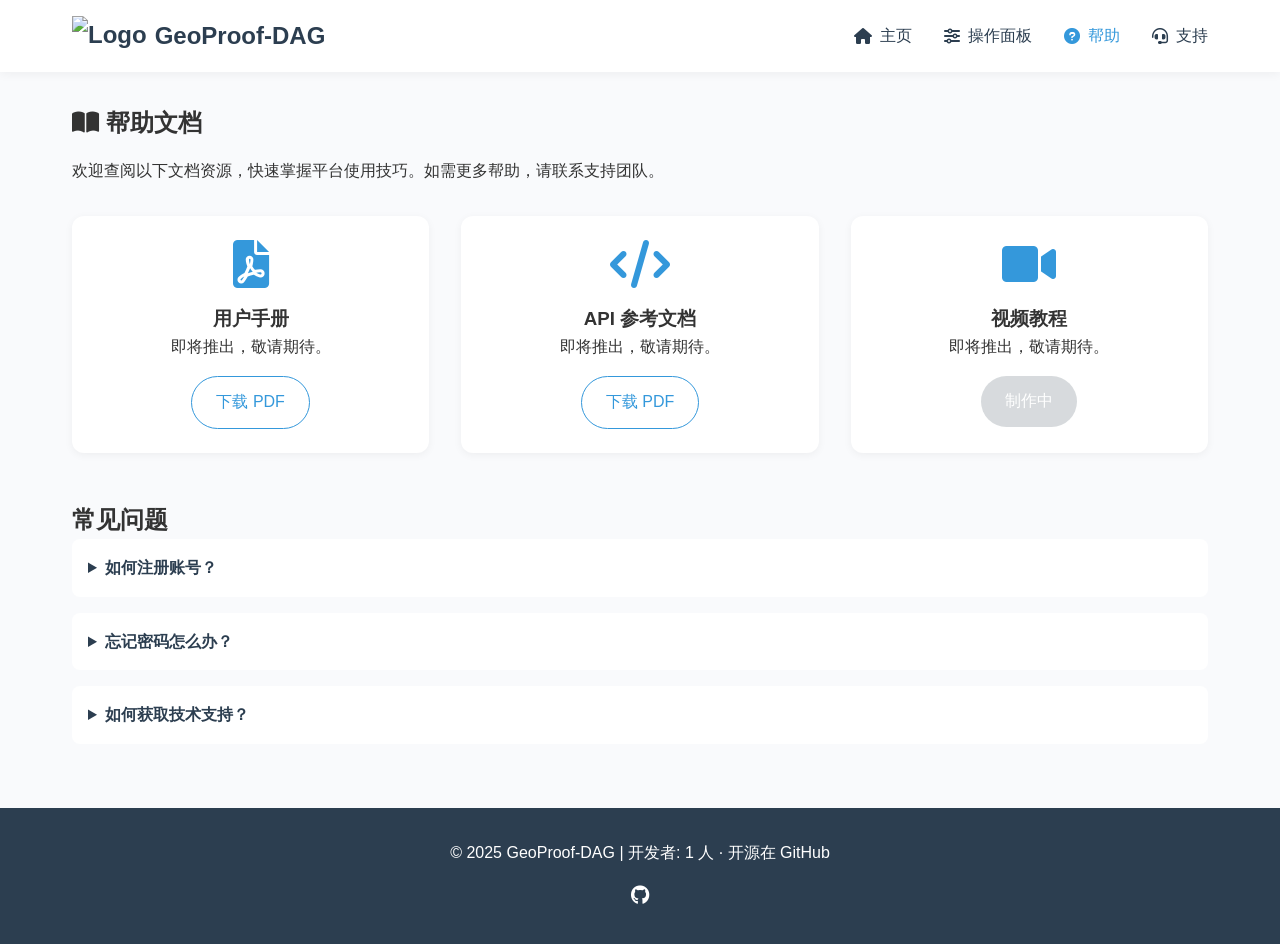
==== help.html @ ced7fdd6 "梦开始的地方" ====
<!DOCTYPE html>
<html lang="zh-CN">
<head>
    <meta charset="UTF-8">
    <meta name="viewport" content="width=device-width, initial-scale=1.0">
    <title>帮助中心 | GeoProof-DAG</title>
    <link rel="stylesheet" href="css/style.css">
    <link rel="stylesheet" href="https://cdnjs.cloudflare.com/ajax/libs/font-awesome/6.0.0-beta3/css/all.min.css">
</head>
<body>
    <nav class="navbar">
        <div class="nav-container">
            <div class="logo">
                <img src="images/logo.svg" alt="Logo" class="logo-img">
                <span>GeoProof-DAG</span>
            </div>
            <ul class="nav-menu">
                <li><a href="index.html"><i class="fas fa-home"></i> 主页</a></li>
                <li><a href="operation.html"><i class="fas fa-sliders-h"></i> 操作面板</a></li>
                <li><a href="help.html" class="active"><i class="fas fa-question-circle"></i> 帮助</a></li>
                <li><a href="support.html"><i class="fas fa-headset"></i> 支持</a></li>
            </ul>
            <div class="hamburger">
                <span class="bar"></span>
                <span class="bar"></span>
                <span class="bar"></span>
            </div>
        </div>
    </nav>

    <main class="help-main">
        <section class="help-section">
            <h1><i class="fas fa-book-open"></i> 帮助文档</h1>
            <p>欢迎查阅以下文档资源，快速掌握平台使用技巧。如需更多帮助，请联系支持团队。</p>

            <div class="doc-grid">
                <div class="doc-card">
                    <i class="fas fa-file-pdf fa-3x"></i>
                    <h3>用户手册</h3>
                    <p>即将推出，敬请期待。</p>
                    <a href="docs/user-guide.pdf" class="btn btn-outline" download>下载 PDF</a>
                </div>
                <div class="doc-card">
                    <i class="fas fa-code fa-3x"></i>
                    <h3>API 参考文档</h3>
                    <p>即将推出，敬请期待。</p>
                    <a href="docs/api-reference.pdf" class="btn btn-outline" download>下载 PDF</a>
                </div>
                <div class="doc-card">
                    <i class="fas fa-video fa-3x"></i>
                    <h3>视频教程</h3>
                    <p>即将推出，敬请期待。</p>
                    <span class="btn disabled">制作中</span>
                </div>
            </div>

            <div class="faq-section">
                <h2>常见问题</h2>
                <details>
                    <summary>如何注册账号？</summary>
                    <p>点击右上角“登录/注册”按钮，使用邮箱或手机号即可完成注册。</p>
                </details>
                <details>
                    <summary>忘记密码怎么办？</summary>
                    <p>在登录页面点击“忘记密码”，按提示重置即可。</p>
                </details>
                <details>
                    <summary>如何获取技术支持？</summary>
                    <p>请访问“支持”页面，填写表单或直接拨打客服热线。</p>
                </details>
            </div>
        </section>
    </main>

    <footer class="footer">
        <div class="footer-content">
            <p>&copy; 2025 GeoProof-DAG | 开发者: 1 人 · 开源在 GitHub</p>
            <div class="social-links">
                <a href="#"><i class="fab fa-github"></i></a>
            </div>
        </div>
    </footer>

    <script src="js/main.js"></script>
</body>
</html>
---- css/style.css ----
/* 基础重置与字体 */
* {
    margin: 0;
    padding: 0;
    box-sizing: border-box;
}

body {
    font-family: 'Segoe UI', Tahoma, Geneva, Verdana, sans-serif;
    line-height: 1.6;
    color: #333;
    background-color: #f9fafc;
}

/* 导航栏 */
.navbar {
    background-color: #fff;
    box-shadow: 0 2px 10px rgba(0,0,0,0.05);
    position: sticky;
    top: 0;
    z-index: 100;
}

.nav-container {
    max-width: 1200px;
    margin: 0 auto;
    display: flex;
    justify-content: space-between;
    align-items: center;
    padding: 1rem 2rem;
}

.logo {
    display: flex;
    align-items: center;
    gap: 0.5rem;
    font-size: 1.5rem;
    font-weight: bold;
    color: #2c3e50;
}

.logo-img {
    height: 40px;
    width: auto;
}

.nav-menu {
    display: flex;
    list-style: none;
    gap: 2rem;
}

.nav-menu a {
    text-decoration: none;
    color: #2c3e50;
    font-weight: 500;
    transition: color 0.3s;
    display: flex;
    align-items: center;
    gap: 0.5rem;
}

.nav-menu a:hover, .nav-menu a.active {
    color: #3498db;
}

.hamburger {
    display: none;
    flex-direction: column;
    cursor: pointer;
}

.bar {
    width: 25px;
    height: 3px;
    background-color: #2c3e50;
    margin: 3px 0;
    transition: 0.3s;
}

/* 按钮 */
.btn {
    display: inline-block;
    padding: 0.8rem 1.5rem;
    border-radius: 30px;
    text-decoration: none;
    font-weight: 500;
    transition: all 0.3s;
    border: none;
    cursor: pointer;
    font-size: 1rem;
}

.btn-primary {
    background-color: #3498db;
    color: white;
}

.btn-primary:hover {
    background-color: #2980b9;
    transform: translateY(-2px);
}

.btn-outline {
    background-color: transparent;
    border: 1px solid #3498db;
    color: #3498db;
}

.btn-outline:hover {
    background-color: #3498db;
    color: white;
}

.btn.disabled {
    opacity: 0.6;
    cursor: not-allowed;
    background-color: #bdc3c7;
    border-color: #bdc3c7;
    color: white;
}

/* Hero 区域 */
.hero {
    max-width: 1200px;
    margin: 3rem auto;
    padding: 0 2rem;
    display: flex;
    align-items: center;
    gap: 2rem;
    flex-wrap: wrap;
}

.hero-content {
    flex: 1;
}

.hero-content h1 {
    font-size: 2.8rem;
    color: #2c3e50;
    margin-bottom: 1rem;
}

.hero-content p {
    font-size: 1.2rem;
    color: #7f8c8d;
    margin-bottom: 2rem;
}

.hero-image {
    flex: 1;
    text-align: center;
}

.hero-image img {
    max-width: 100%;
    height: auto;
}

/* 特性卡片 */
.features {
    background-color: #fff;
    padding: 4rem 2rem;
    text-align: center;
}

.features h2 {
    font-size: 2rem;
    margin-bottom: 2rem;
    color: #2c3e50;
}

.card-grid {
    max-width: 1200px;
    margin: 0 auto;
    display: flex;
    justify-content: center;
    gap: 2rem;
    flex-wrap: wrap;
}

.card {
    flex: 1;
    min-width: 250px;
    padding: 2rem;
    background: #fff;
    border-radius: 12px;
    box-shadow: 0 5px 15px rgba(0,0,0,0.05);
    transition: transform 0.3s;
}

.card:hover {
    transform: translateY(-5px);
}

.card-icon {
    width: 80px;
    margin-bottom: 1rem;
}

.card h3 {
    margin: 1rem 0;
}

/* 关于区域 */
.intro {
    max-width: 1200px;
    margin: 4rem auto;
    padding: 0 2rem;
    display: flex;
    align-items: center;
    gap: 3rem;
    flex-wrap: wrap;
}

.intro-text {
    flex: 1;
}

.intro-text h2 {
    font-size: 2rem;
    margin-bottom: 1rem;
}

.intro-image {
    flex: 1;
    text-align: center;
}

.intro-image img {
    max-width: 100%;
}

/* 操作页面样式 */
.operation-main, .help-main, .support-main {
    max-width: 1200px;
    margin: 2rem auto;
    padding: 0 2rem;
}

.operation-section h1, .help-section h1 {
    margin-bottom: 1rem;
}

.demo-card {
    background: white;
    padding: 1.5rem;
    border-radius: 12px;
    box-shadow: 0 2px 8px rgba(0,0,0,0.05);
    margin: 2rem 0;
}

.counter-box {
    font-size: 3rem;
    font-weight: bold;
    text-align: center;
    margin: 1rem 0;
    background: #f1f5f9;
    padding: 1rem;
    border-radius: 12px;
}

.button-group {
    display: flex;
    justify-content: center;
    gap: 1rem;
    margin: 1rem 0;
}

.hint {
    color: #7f8c8d;
    font-size: 0.9rem;
    text-align: center;
}

.message-area {
    margin-top: 1rem;
    padding: 0.5rem;
    background: #ecf0f1;
    border-radius: 6px;
    min-height: 50px;
}

/* 帮助页面文档网格 */
.doc-grid {
    display: flex;
    gap: 2rem;
    flex-wrap: wrap;
    margin: 2rem 0;
}

.doc-card {
    flex: 1;
    min-width: 200px;
    background: white;
    padding: 1.5rem;
    border-radius: 12px;
    text-align: center;
    box-shadow: 0 2px 8px rgba(0,0,0,0.05);
}

.doc-card i {
    color: #3498db;
    margin-bottom: 1rem;
}

.doc-card .btn {
    margin-top: 1rem;
}

.faq-section {
    margin: 3rem 0;
}

.faq-section details {
    background: #fff;
    padding: 1rem;
    margin-bottom: 1rem;
    border-radius: 8px;
    cursor: pointer;
}

.faq-section summary {
    font-weight: bold;
    color: #2c3e50;
}

/* 支持页面布局 */
.support-container {
    display: flex;
    gap: 3rem;
    flex-wrap: wrap;
}

.support-info {
    flex: 1;
    background: #fff;
    padding: 2rem;
    border-radius: 12px;
}

.contact-methods {
    display: flex;
    gap: 1.5rem;
    flex-wrap: wrap;
    margin: 2rem 0;
}

.method {
    text-align: center;
    flex: 1;
}

.method i {
    font-size: 2rem;
    color: #3498db;
}

.support-illustration {
    max-width: 100%;
    margin-top: 1rem;
}

.support-form {
    flex: 1;
    background: #fff;
    padding: 2rem;
    border-radius: 12px;
}

.support-form label {
    display: block;
    margin: 1rem 0 0.5rem;
    font-weight: 500;
}

.support-form input, .support-form textarea {
    width: 100%;
    padding: 0.8rem;
    border: 1px solid #ddd;
    border-radius: 8px;
    font-family: inherit;
}

.support-form button {
    margin-top: 1rem;
    width: 100%;
}

.feedback {
    margin-top: 1rem;
    text-align: center;
}

/* 页脚 */
.footer {
    background-color: #2c3e50;
    color: white;
    text-align: center;
    padding: 2rem;
    margin-top: 4rem;
}

.footer-content {
    max-width: 1200px;
    margin: 0 auto;
}

.social-links {
    margin-top: 1rem;
}

.social-links a {
    color: white;
    margin: 0 0.5rem;
    font-size: 1.2rem;
    transition: color 0.3s;
}

.social-links a:hover {
    color: #3498db;
}

/* 响应式 */
@media (max-width: 768px) {
    .nav-menu {
        position: fixed;
        left: -100%;
        top: 70px;
        flex-direction: column;
        background-color: #fff;
        width: 100%;
        text-align: center;
        transition: 0.3s;
        box-shadow: 0 10px 10px rgba(0,0,0,0.1);
        padding: 2rem 0;
        gap: 1.5rem;
    }
    .nav-menu.active {
        left: 0;
    }
    .hamburger {
        display: flex;
    }
    .hamburger.active .bar:nth-child(2) {
        opacity: 0;
    }
    .hamburger.active .bar:nth-child(1) {
        transform: translateY(8px) rotate(45deg);
    }
    .hamburger.active .bar:nth-child(3) {
        transform: translateY(-8px) rotate(-45deg);
    }
    .hero, .intro, .support-container {
        flex-direction: column;
    }
    .hero-content h1 {
        font-size: 2rem;
    }
    .card-grid, .doc-grid {
        flex-direction: column;
    }
}
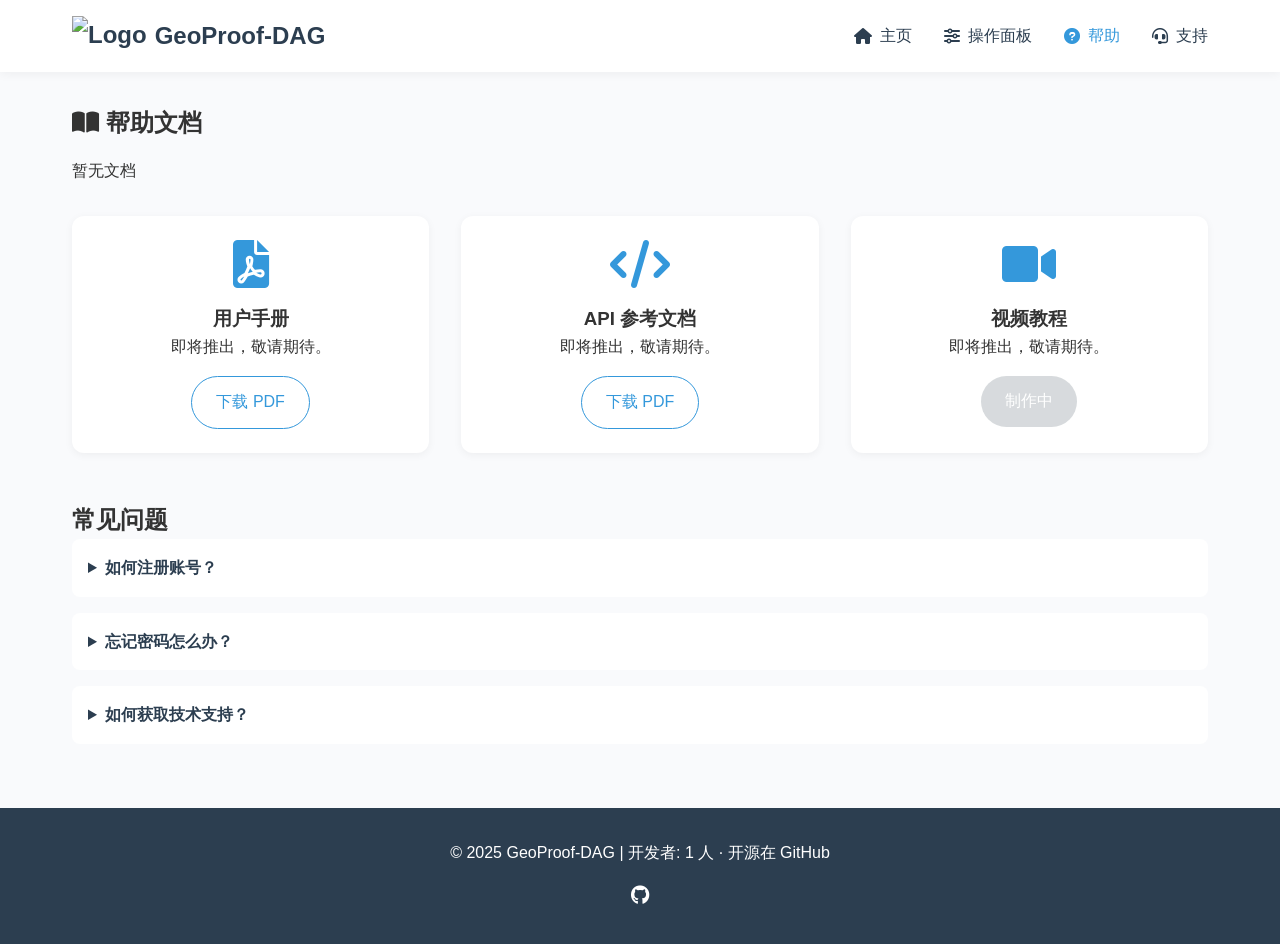
==== commit 01f3dd7f: "网站默认的内容是sh*t" ====
--- a/help.html
+++ b/help.html
@@ -31,7 +31,7 @@
     <main class="help-main">
         <section class="help-section">
             <h1><i class="fas fa-book-open"></i> 帮助文档</h1>
-            <p>欢迎查阅以下文档资源，快速掌握平台使用技巧。如需更多帮助，请联系支持团队。</p>
+            <p>暂无文档</p>
 
             <div class="doc-grid">
                 <div class="doc-card">
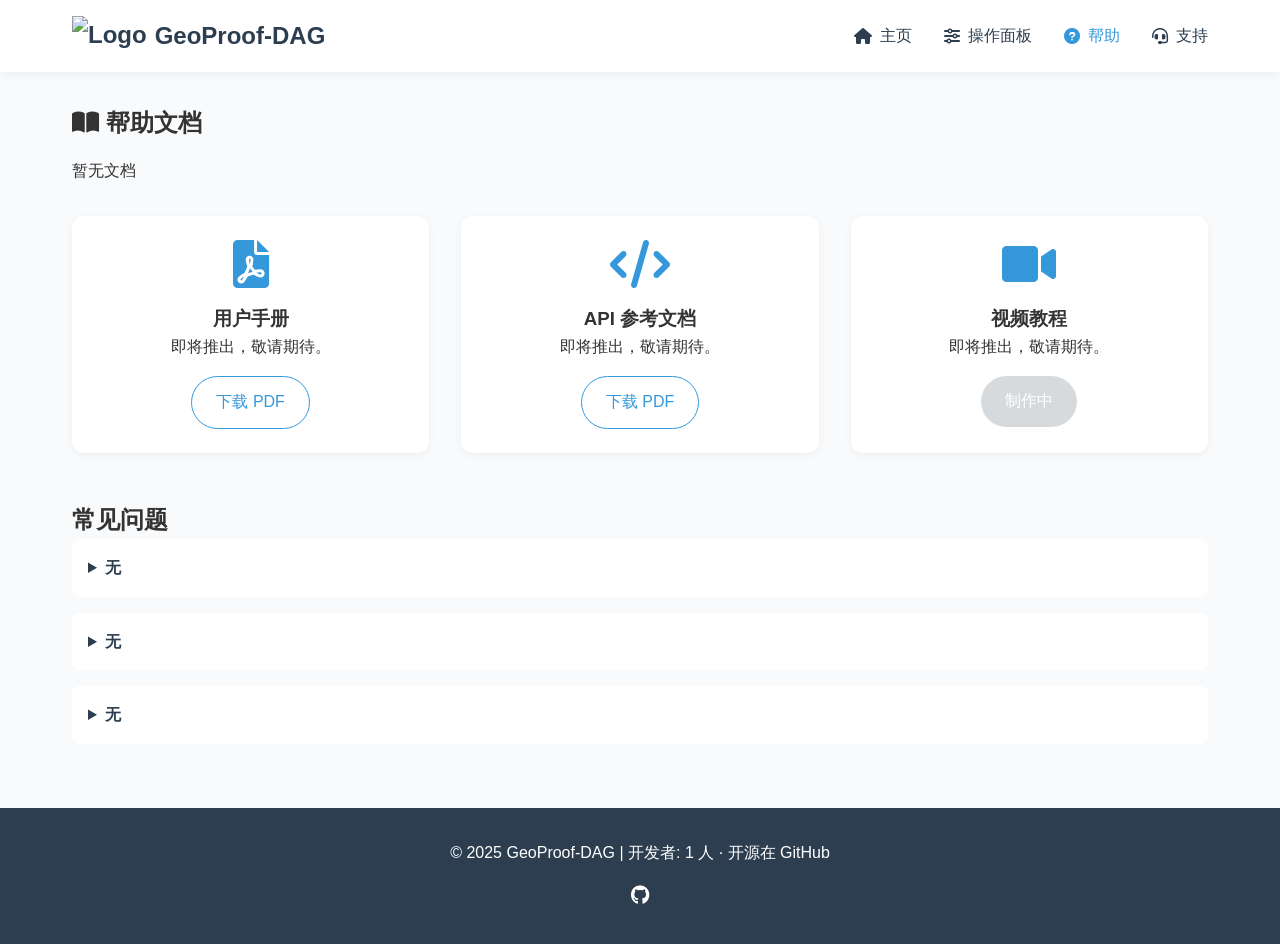
==== commit c711961a: "AI写的网站内容是sh*t" ====
--- a/help.html
+++ b/help.html
@@ -57,16 +57,16 @@
             <div class="faq-section">
                 <h2>常见问题</h2>
                 <details>
-                    <summary>如何注册账号？</summary>
-                    <p>点击右上角“登录/注册”按钮，使用邮箱或手机号即可完成注册。</p>
+                    <summary>无</summary>
+                    <p>无</p>
                 </details>
                 <details>
-                    <summary>忘记密码怎么办？</summary>
-                    <p>在登录页面点击“忘记密码”，按提示重置即可。</p>
+                    <summary>无</summary>
+                    <p>无</p>
                 </details>
                 <details>
-                    <summary>如何获取技术支持？</summary>
-                    <p>请访问“支持”页面，填写表单或直接拨打客服热线。</p>
+                    <summary>无</summary>
+                    <p>无</p>
                 </details>
             </div>
         </section>
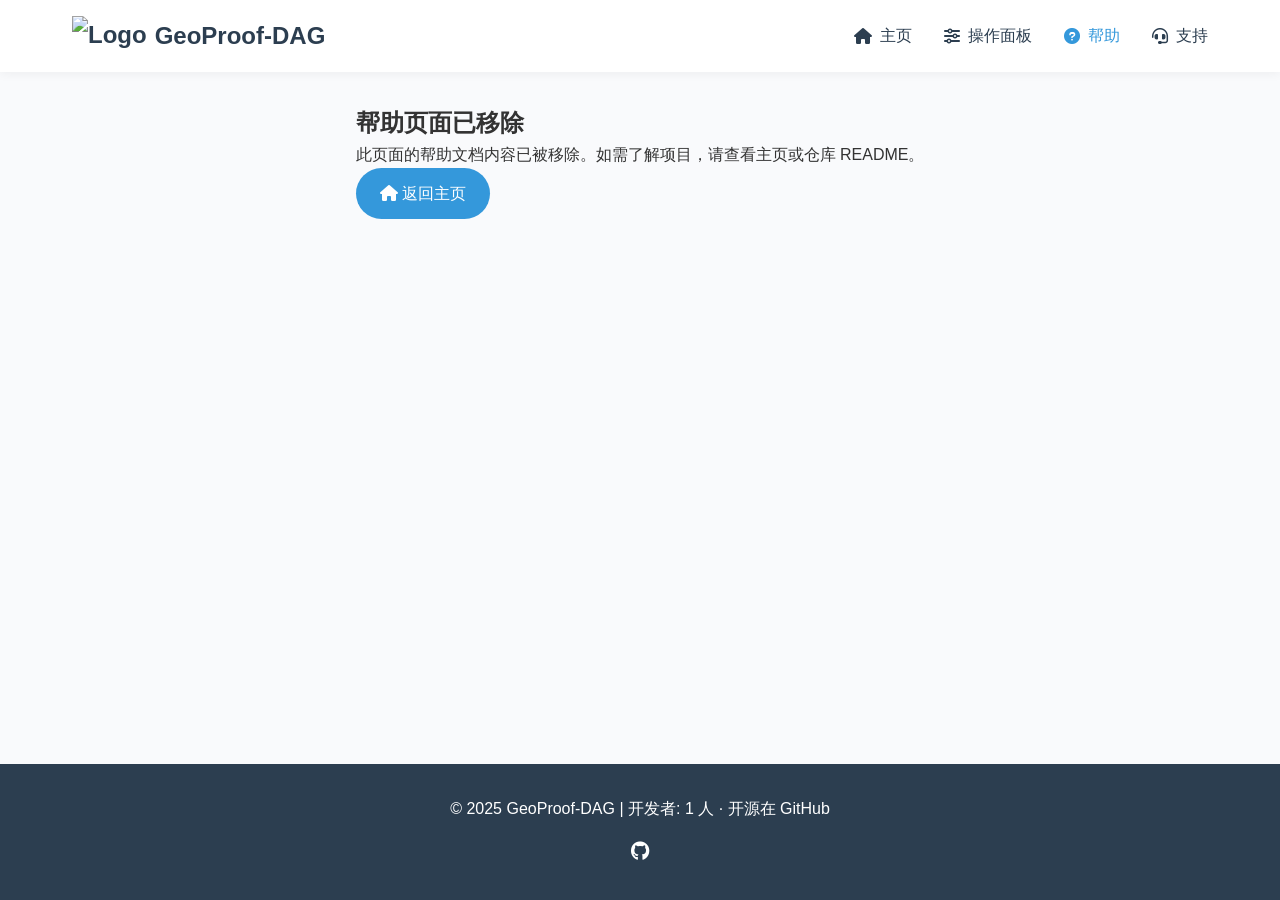
==== commit 642024a4: "refactor: 移除help和support的页面" ====
--- a/help.html
+++ b/help.html
@@ -27,48 +27,11 @@
             </div>
         </div>
     </nav>
-
     <main class="help-main">
         <section class="help-section">
-            <h1><i class="fas fa-book-open"></i> 帮助文档</h1>
-            <p>暂无文档</p>
-
-            <div class="doc-grid">
-                <div class="doc-card">
-                    <i class="fas fa-file-pdf fa-3x"></i>
-                    <h3>用户手册</h3>
-                    <p>即将推出，敬请期待。</p>
-                    <a href="docs/user-guide.pdf" class="btn btn-outline" download>下载 PDF</a>
-                </div>
-                <div class="doc-card">
-                    <i class="fas fa-code fa-3x"></i>
-                    <h3>API 参考文档</h3>
-                    <p>即将推出，敬请期待。</p>
-                    <a href="docs/api-reference.pdf" class="btn btn-outline" download>下载 PDF</a>
-                </div>
-                <div class="doc-card">
-                    <i class="fas fa-video fa-3x"></i>
-                    <h3>视频教程</h3>
-                    <p>即将推出，敬请期待。</p>
-                    <span class="btn disabled">制作中</span>
-                </div>
-            </div>
-
-            <div class="faq-section">
-                <h2>常见问题</h2>
-                <details>
-                    <summary>无</summary>
-                    <p>无</p>
-                </details>
-                <details>
-                    <summary>无</summary>
-                    <p>无</p>
-                </details>
-                <details>
-                    <summary>无</summary>
-                    <p>无</p>
-                </details>
-            </div>
+            <h1>帮助页面已移除</h1>
+            <p>此页面的帮助文档内容已被移除。如需了解项目，请查看主页或仓库 README。</p>
+            <p><a href="index.html" class="btn btn-primary"><i class="fas fa-home"></i> 返回主页</a></p>
         </section>
     </main>
 
--- a/css/style.css
+++ b/css/style.css
@@ -231,54 +231,11 @@
     max-width: 100%;
 }
 
-/* 操作页面样式 */
+/* 操作页面容器 */
 .operation-main, .help-main, .support-main {
-    max-width: 1200px;
+    /* max-width: 1200px; */
     margin: 2rem auto;
     padding: 0 2rem;
-}
-
-.operation-section h1, .help-section h1 {
-    margin-bottom: 1rem;
-}
-
-.demo-card {
-    background: white;
-    padding: 1.5rem;
-    border-radius: 12px;
-    box-shadow: 0 2px 8px rgba(0,0,0,0.05);
-    margin: 2rem 0;
-}
-
-.counter-box {
-    font-size: 3rem;
-    font-weight: bold;
-    text-align: center;
-    margin: 1rem 0;
-    background: #f1f5f9;
-    padding: 1rem;
-    border-radius: 12px;
-}
-
-.button-group {
-    display: flex;
-    justify-content: center;
-    gap: 1rem;
-    margin: 1rem 0;
-}
-
-.hint {
-    color: #7f8c8d;
-    font-size: 0.9rem;
-    text-align: center;
-}
-
-.message-area {
-    margin-top: 1rem;
-    padding: 0.5rem;
-    background: #ecf0f1;
-    border-radius: 6px;
-    min-height: 50px;
 }
 
 /* 帮助页面文档网格 */
@@ -460,4 +417,34 @@
     .card-grid, .doc-grid {
         flex-direction: column;
     }
+}
+
+/* 让 body 作为 flex 列容器，占满全屏 */
+html, body {
+    height: 100%;
+    margin: 0;
+    padding: 0;
+}
+
+body {
+    min-height: 100vh;
+    display: flex;
+    flex-direction: column;
+}
+
+/* 所有 main 元素自动伸展占满剩余空间 */
+main {
+    flex: 1;
+    display: flex;
+    flex-direction: column;
+    /* 移除默认的 margin/padding 避免额外留白 */
+    margin: 0;
+    padding: 0;
+    min-height: 0;
+    overflow: hidden;
+}
+
+/* 调整页脚，确保它始终在底部 */
+.footer {
+    margin-top: 0;  /* 移除之前的 margin-top: 4rem */
 }
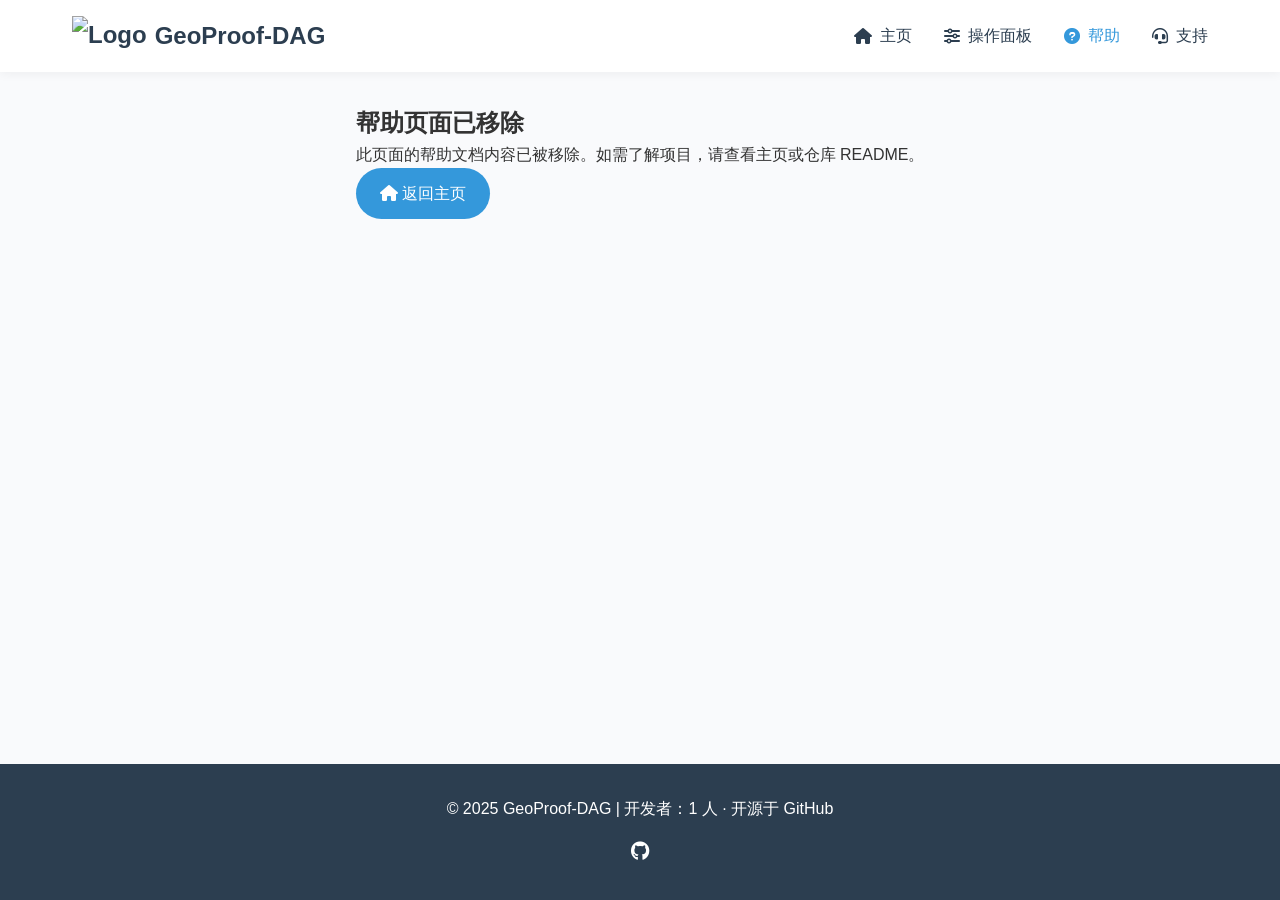
==== commit 38bb9327: "fix: normalize footer text; add support form to prevent JS errors" ====
--- a/help.html
+++ b/help.html
@@ -37,7 +37,7 @@
 
     <footer class="footer">
         <div class="footer-content">
-            <p>&copy; 2025 GeoProof-DAG | 开发者: 1 人 · 开源在 GitHub</p>
+            <p>&copy; 2025 GeoProof-DAG | 开发者：1 人 · 开源于 GitHub</p>
             <div class="social-links">
                 <a href="#"><i class="fab fa-github"></i></a>
             </div>
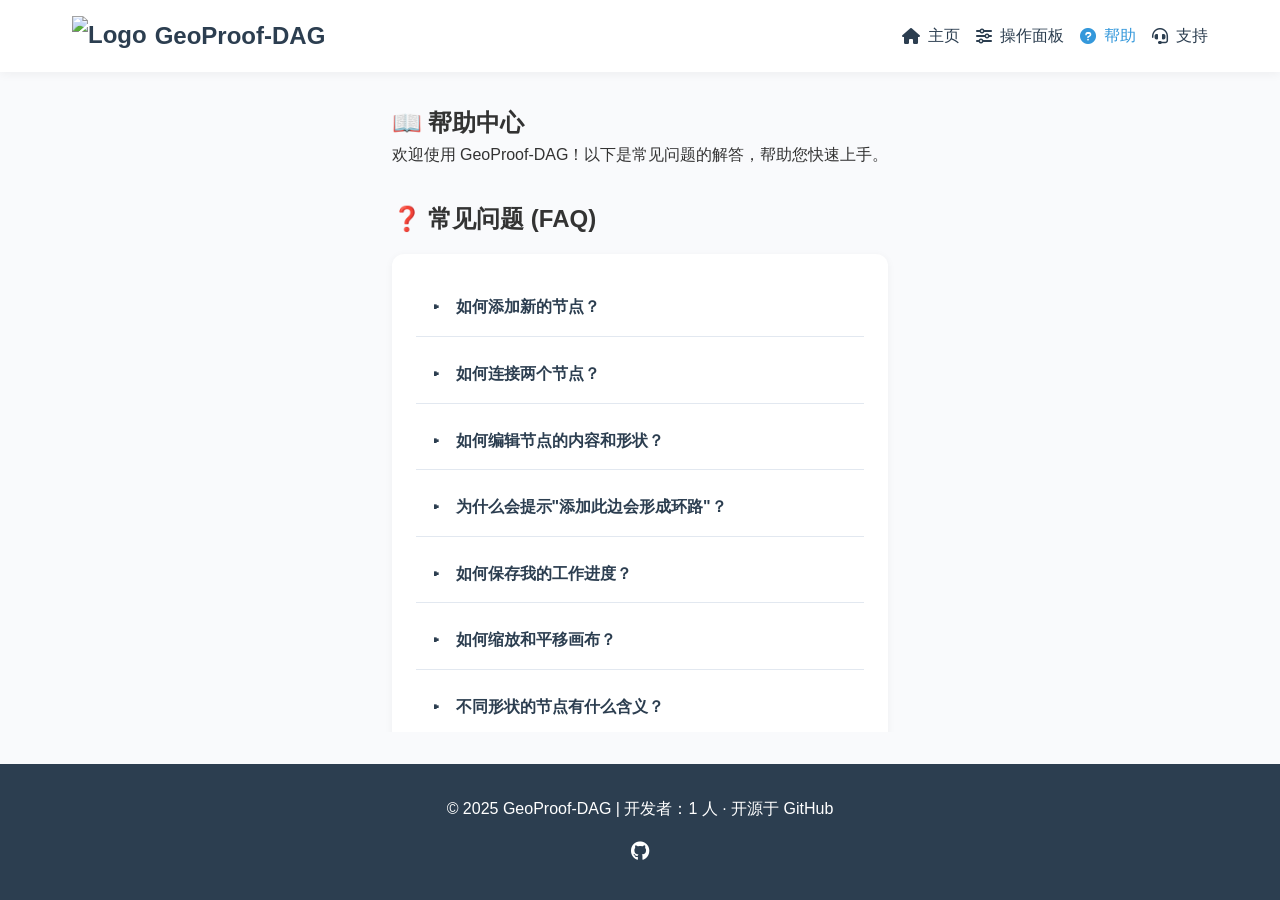
==== commit eb95f82c: "docs: 将 FAQ 从支持页面移至帮助页面" ====
--- a/help.html
+++ b/help.html
@@ -29,9 +29,49 @@
     </nav>
     <main class="help-main">
         <section class="help-section">
-            <h1>帮助页面已移除</h1>
-            <p>此页面的帮助文档内容已被移除。如需了解项目，请查看主页或仓库 README。</p>
-            <p><a href="index.html" class="btn btn-primary"><i class="fas fa-home"></i> 返回主页</a></p>
+            <h1>📖 帮助中心</h1>
+            <p>欢迎使用 GeoProof-DAG！以下是常见问题的解答，帮助您快速上手。</p>
+
+            <h2 style="margin-top: 2rem; margin-bottom: 1rem;">❓ 常见问题 (FAQ)</h2>
+
+            <div class="faq-list">
+                <details>
+                    <summary>如何添加新的节点？</summary>
+                    <p>在画布的空白处单击鼠标左键即可添加新节点。节点会根据当前选中的形状类型创建。</p>
+                </details>
+                <details>
+                    <summary>如何连接两个节点？</summary>
+                    <p>单击第一个节点（起点），再单击第二个节点（终点）即可完成连线。系统会自动检测环路并阻止创建无效的边。</p>
+                </details>
+                <details>
+                    <summary>如何编辑节点的内容和形状？</summary>
+                    <p>双击节点或右键点击节点，打开编辑窗口。在窗口中可以修改节点文字、选择形状（过程、已知条件、作图、结论）以及添加注释。</p>
+                </details>
+                <details>
+                    <summary>为什么会提示"添加此边会形成环路"？</summary>
+                    <p>GeoProof-DAG 基于有向无环图（DAG），不允许存在环路的边。请检查您的推理链是否有循环依赖。</p>
+                </details>
+                <details>
+                    <summary>如何保存我的工作进度？</summary>
+                    <p>点击信息栏中的"保存 JSON"按钮，即可将当前的画布状态导出为 JSON 文件。之后可以通过"加载 JSON"按钮重新导入。</p>
+                </details>
+                <details>
+                    <summary>如何缩放和平移画布？</summary>
+                    <p><strong>缩放</strong>：使用鼠标滚轮。<br>
+                       <strong>平移</strong>：按住鼠标中键拖动，或按住空格键+左键拖动。</p>
+                </details>
+                <details>
+                    <summary>不同形状的节点有什么含义？</summary>
+                    <p><strong>过程</strong>：表示几何推理中的步骤。<br>
+                       <strong>已知条件</strong>：表示题目给出的已知条件。<br>
+                       <strong>作图</strong>：表示作图操作。<br>
+                       <strong>结论</strong>：表示推理的最终结论。</p>
+                </details>
+            </div>
+
+            <p style="margin-top: 2rem;">
+                <a href="index.html" class="btn btn-primary"><i class="fas fa-home"></i> 返回主页</a>
+            </p>
         </section>
     </main>
 
--- a/css/style.css
+++ b/css/style.css
@@ -47,7 +47,7 @@
 .nav-menu {
     display: flex;
     list-style: none;
-    gap: 2rem;
+    gap: 1rem; /* 缩小导航间距，避免宽屏过于分散 */
 }
 
 .nav-menu a {
@@ -79,18 +79,19 @@
 }
 
 /* 按钮 */
-.btn {
-    display: inline-block;
-    padding: 0.8rem 1.5rem;
-    border-radius: 30px;
-    text-decoration: none;
-    font-weight: 500;
-    transition: all 0.3s;
-    border: none;
-    cursor: pointer;
-    font-size: 1rem;
-}
-
+.hero {
+    max-width: 1200px;
+    margin: 2.5rem auto; /* 稍微减少上方留白 */
+    padding: 0 1.5rem;
+    display: flex;
+    align-items: center;
+    gap: 1.5rem; /* 减小左右空隙 */
+    flex-wrap: wrap;
+}
+.hero-content {
+    flex: 1;
+    max-width: 640px; /* 限制内容宽度，避免在宽屏时太散 */
+}
 .btn-primary {
     background-color: #3498db;
     color: white;
@@ -283,6 +284,98 @@
 }
 
 /* 支持页面布局 */
+.support-links {
+    display: flex;
+    gap: 2rem;
+    flex-wrap: wrap;
+    margin: 2rem 0;
+}
+
+.support-card {
+    flex: 1;
+    min-width: 250px;
+    background: #fff;
+    padding: 2rem;
+    border-radius: 12px;
+    text-align: center;
+    box-shadow: 0 2px 8px rgba(0,0,0,0.05);
+    text-decoration: none;
+    color: inherit;
+    transition: transform 0.3s, box-shadow 0.3s;
+}
+
+.support-card:hover {
+    transform: translateY(-5px);
+    box-shadow: 0 5px 15px rgba(0,0,0,0.1);
+}
+
+.support-card i {
+    font-size: 2.5rem;
+    color: #3498db;
+    margin-bottom: 1rem;
+}
+
+.support-card h3 {
+    margin: 0.5rem 0;
+    color: #2c3e50;
+}
+
+.support-card p {
+    color: #7f8c8d;
+    font-size: 0.9rem;
+}
+
+/* FAQ 样式 */
+.faq-list {
+    background: #fff;
+    border-radius: 12px;
+    padding: 1.5rem;
+    box-shadow: 0 2px 8px rgba(0,0,0,0.05);
+}
+
+.faq-list details {
+    padding: 1rem;
+    margin-bottom: 0.5rem;
+    border-bottom: 1px solid #e2e8f0;
+    cursor: pointer;
+    transition: background 0.2s;
+}
+
+.faq-list details:last-child {
+    border-bottom: none;
+    margin-bottom: 0;
+}
+
+.faq-list details:hover {
+    background: #f8fafc;
+}
+
+.faq-list summary {
+    font-weight: 600;
+    color: #2c3e50;
+    font-size: 1rem;
+    list-style: none;
+    position: relative;
+    padding-left: 1.5rem;
+}
+
+.faq-list summary::before {
+    content: '▸';
+    position: absolute;
+    left: 0;
+    transition: transform 0.2s;
+}
+
+.faq-list details[open] summary::before {
+    content: '▾';
+}
+
+.faq-list details p {
+    margin-top: 0.75rem;
+    color: #475569;
+    line-height: 1.7;
+}
+
 .support-container {
     display: flex;
     gap: 3rem;
@@ -419,7 +512,7 @@
     }
 }
 
-/* 让 body 作为 flex 列容器，占满全屏 */
+/* 让 body 作为 flex 列容器，占满全屏（合并重复声明） */
 html, body {
     height: 100%;
     margin: 0;
@@ -427,6 +520,10 @@
 }
 
 body {
+    font-family: 'Segoe UI', Tahoma, Geneva, Verdana, sans-serif;
+    line-height: 1.6;
+    color: #333;
+    background-color: #f9fafc;
     min-height: 100vh;
     display: flex;
     flex-direction: column;
@@ -441,7 +538,7 @@
     margin: 0;
     padding: 0;
     min-height: 0;
-    overflow: hidden;
+    overflow: auto; /* 改为 auto，避免在小屏被截断 */
 }
 
 /* 调整页脚，确保它始终在底部 */
